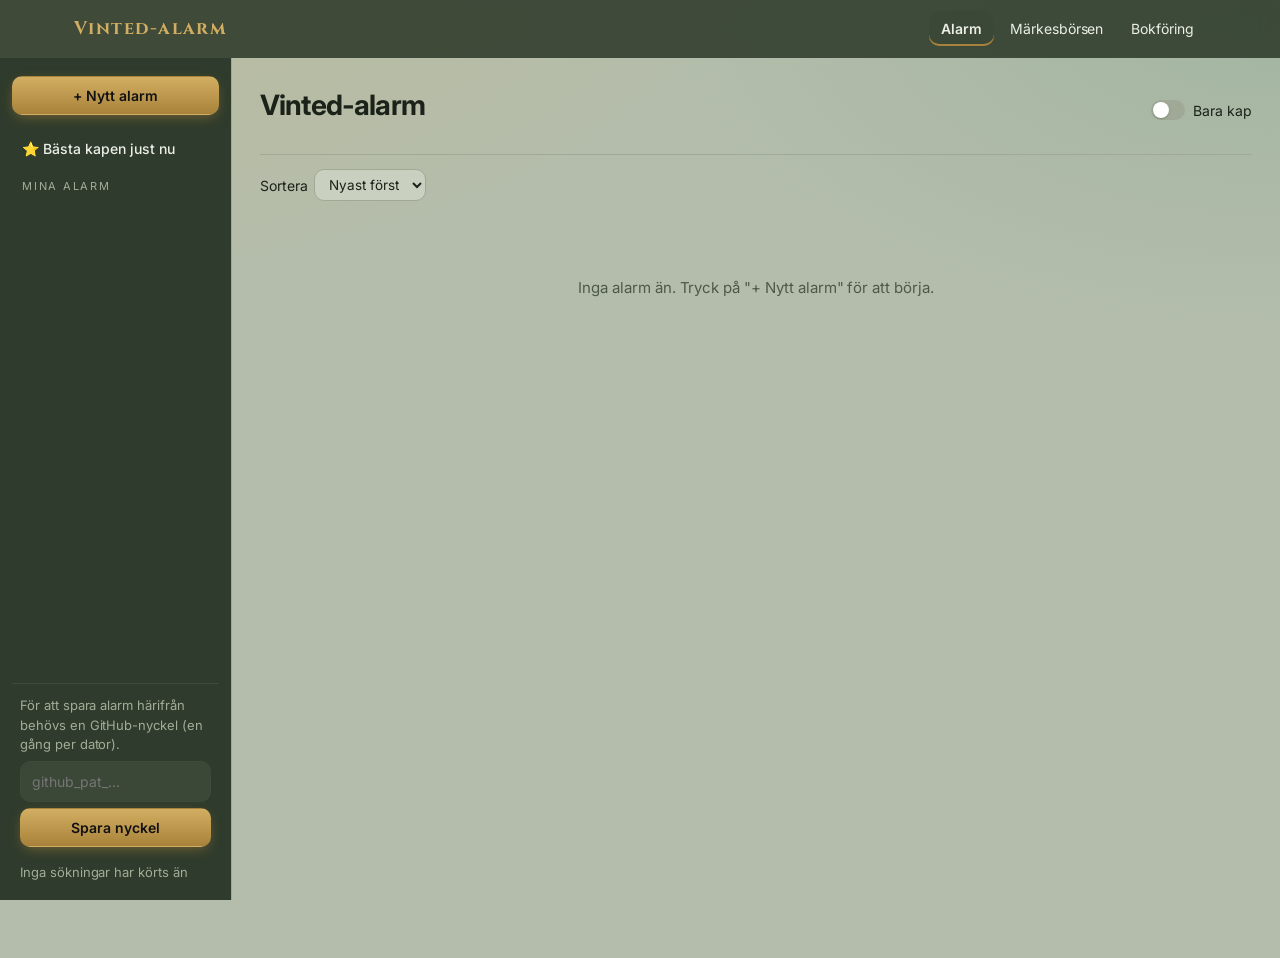
==== hemsida/index.html @ 90258e3b "Bildkollen gratis: CLIP körs direkt på GitHub Utan nyckel används nu den öppna bildmodellen CLIP (vi" ====
<!doctype html>
<html lang="sv">
<head>
<meta charset="utf-8">
<meta name="viewport" content="width=device-width, initial-scale=1">
<title>Vinted-alarm</title>
<link rel="preconnect" href="https://fonts.googleapis.com">
<link rel="preconnect" href="https://fonts.gstatic.com" crossorigin>
<link href="https://fonts.googleapis.com/css2?family=Cinzel:wght@600;700&family=Inter:wght@400;500;600;700&family=Playfair+Display:wght@600;700&display=swap" rel="stylesheet">
<style>
/* Svart och guld */
:root{
  color-scheme:light;
  --bg:#b4bdab;--kort:#d4dacc;--kort2:#c9d0c0;--text:#1b2219;--svag:#4d5946;--linje:#9fa995;
  --guld:#a8823a;--guldljus:#d2ae62;--guldtext:#75591f;
  --plus:#1d7a50;--minus:#b23b27;--kap:#b23b27;
  --meny:#2f3b2c;--menytext:#ecefe6;--menysvag:#a2ad98;--menylinje:#3e4b3a;--menyval:#3b4837;
  --skugga:0 1px 2px rgba(25,35,20,.08),0 4px 14px rgba(25,35,20,.08);
  --huvud:58px;
  --skugga2:0 2px 4px rgba(25,35,20,.10),0 12px 28px rgba(25,35,20,.16);
}
*{box-sizing:border-box}
body{margin:0;background:var(--bg);color:var(--text);font:15px/1.5 Inter,system-ui,-apple-system,Segoe UI,sans-serif;-webkit-font-smoothing:antialiased}
.layout{display:flex;min-height:100vh}


/* Meny */
aside{width:232px;flex:none;background:var(--meny);border-right:1px solid var(--linje);color:var(--menytext);display:flex;flex-direction:column;position:sticky;top:var(--huvud);height:calc(100vh - var(--huvud));padding:18px 12px}
.menytopp{display:flex;justify-content:space-between;align-items:flex-start;padding:2px 8px 18px}
.marke{display:flex;flex-direction:column;line-height:1.15}
.marke b{font-family:Cinzel,"Trajan Pro",Georgia,serif;font-size:19px;font-weight:700;letter-spacing:.08em;color:var(--guldljus)}
.marke span{font-size:11px;letter-spacing:.22em;text-transform:uppercase;color:var(--menysvag);margin-top:4px}
aside .ikon{color:var(--menytext)}
.nytt{width:100%;margin-bottom:14px}
.rubrikliten{font-size:11px;letter-spacing:.16em;text-transform:uppercase;color:var(--menysvag);padding:0 10px 6px}
#alarmlista{flex:1;overflow-y:auto;display:flex;flex-direction:column;gap:2px}
.menyval{display:flex;align-items:center;gap:8px;width:100%;text-align:left;border:0;background:none;color:var(--menytext);border-radius:10px;padding:9px 10px;font-size:14px;position:relative}
.menyval:hover{background:var(--menyval)}
.menyval.vald{background:var(--menyval);font-weight:600}
.menyval.vald::before{content:"";position:absolute;left:0;top:9px;bottom:9px;width:3px;border-radius:3px;background:var(--guld)}
.menyval .namn{flex:1;min-width:0;white-space:nowrap;overflow:hidden;text-overflow:ellipsis}
.menyval.av .namn{color:var(--menysvag)}
.menyval .antal{font-size:12px;color:var(--menysvag);margin:0;font-variant-numeric:tabular-nums}
.menyval .ny{background:var(--guld);color:#111;font-weight:700}
.menyfot{border-top:1px solid var(--menylinje);padding:12px 8px 0;display:flex;flex-direction:column;gap:8px}
.menyfot .svag{color:var(--menysvag)}
.menyfot input{width:100%;background:var(--menyval);border-color:var(--menylinje);color:var(--menytext)}
.ikon{border:0;background:none;font-size:20px;padding:2px 8px;line-height:1;box-shadow:none}
.baramobil{display:none}
.baramobil-flex{display:none}
#skugga{display:none}

/* Huvuddel */
main{flex:1;min-width:0;padding:0 28px 48px}
.topp{display:flex;flex-wrap:wrap;gap:14px;align-items:center;padding:26px 0 18px;margin-bottom:20px;border-bottom:1px solid var(--linje)}
h1{font-family:"Playfair Display",Georgia,serif;font-size:28px;font-weight:700;margin:0 0 8px;white-space:nowrap;overflow:hidden;text-overflow:ellipsis;letter-spacing:.005em}
.statistik{display:flex;flex-wrap:wrap;gap:8px}
.chip{display:inline-flex;align-items:center;gap:6px;background:var(--kort);border:1px solid var(--linje);border-radius:999px;padding:4px 11px;font-size:13px;color:var(--svag)}
.chip b{color:var(--text);font-weight:600}
.chip.guld{border-color:color-mix(in srgb,var(--guld) 45%,var(--linje));background:color-mix(in srgb,var(--guld) 10%,var(--kort))}
.chip.guld b{color:var(--guldtext)}
.prick{width:8px;height:8px;border-radius:50%;display:inline-block}
.svag{color:var(--svag);font-size:13px}
@media (max-width:760px){
  aside{position:fixed;left:0;top:0;height:100vh;z-index:20;transform:translateX(-100%);transition:transform .22s ease}
  body.menyoppen aside{transform:none;box-shadow:0 0 40px #0008}
  body.menyoppen #skugga{display:block;position:fixed;inset:0;background:#0006;z-index:10}
  .baramobil{display:inline-block}
  .baramobil-flex{display:flex}
  main{padding:0 16px 40px}
  .topp{padding-top:16px}
  h1{font-size:23px}
}

/* Knappar */
button,.knapp{font:inherit;font-size:14px;font-weight:500;border:1px solid var(--linje);background:var(--kort);color:var(--text);border-radius:10px;padding:8px 14px;cursor:pointer;transition:background .15s,border-color .15s,transform .1s}
button:hover{border-color:var(--guld)}
button:active{transform:translateY(1px)}
button.primar{background:linear-gradient(180deg,var(--guldljus),var(--guld));color:#111;border-color:transparent;font-weight:600}
button.primar:hover{filter:brightness(1.05)}
button.fara{color:var(--minus)}
button.fara:hover{border-color:var(--minus)}
.ny{background:var(--guld);color:#111;border-radius:999px;padding:0 7px;font-size:11px;font-weight:700;margin-left:6px}
.rad{display:flex;gap:10px;align-items:center;flex-wrap:wrap;margin:8px 0 16px}
.vaxla{display:inline-flex;align-items:center;gap:8px;font-size:14px;color:var(--text);cursor:pointer;flex-direction:row}
.vaxla input{appearance:none;width:34px;height:20px;border-radius:999px;background:var(--linje);position:relative;cursor:pointer;margin:0;padding:0;border:0;transition:background .15s}
.vaxla input::after{content:"";position:absolute;top:2px;left:2px;width:16px;height:16px;border-radius:50%;background:#fff;transition:left .15s;box-shadow:0 1px 2px #0003}
.vaxla input:checked{background:var(--guld)}
.vaxla input:checked::after{left:16px}

/* Annonser */
.galler{display:grid;grid-template-columns:repeat(auto-fill,minmax(190px,1fr));gap:18px}
.annons{background:var(--kort);border:1px solid var(--linje);border-radius:14px;overflow:hidden;text-decoration:none;color:inherit;display:flex;flex-direction:column;position:relative;box-shadow:var(--skugga);transition:transform .18s ease,box-shadow .18s ease,border-color .18s}
.annons:hover{transform:translateY(-3px);box-shadow:var(--skugga2);border-color:color-mix(in srgb,var(--guld) 40%,var(--linje))}
.bildram{overflow:hidden;background:var(--kort2)}
.annons img{width:100%;aspect-ratio:3/4;object-fit:cover;display:block;transition:transform .35s ease}
.annons:hover img{transform:scale(1.04)}
.annons .info{padding:11px 12px 13px;display:flex;flex-direction:column;gap:3px}
.prisrad{display:flex;align-items:baseline;justify-content:space-between;gap:6px}
.pris{font-weight:700;font-size:19px;letter-spacing:-.01em}
.titel{white-space:nowrap;overflow:hidden;text-overflow:ellipsis;font-size:14px}
.kapmark{position:absolute;top:10px;left:10px;background:linear-gradient(180deg,var(--guldljus),var(--guld));color:#111;font-weight:700;font-size:12px;letter-spacing:.04em;border-radius:999px;padding:3px 10px;box-shadow:0 2px 8px #0003;z-index:1}
.nymark{position:absolute;top:10px;right:10px;background:#111;color:var(--guldljus);font-size:11px;font-weight:600;letter-spacing:.06em;text-transform:uppercase;border-radius:999px;padding:3px 9px;z-index:1}
.vinst{display:inline-flex;align-self:flex-start;align-items:center;gap:4px;font-weight:600;font-size:12.5px;border-radius:999px;padding:2px 9px;margin:3px 0 2px;color:var(--plus);background:color-mix(in srgb,var(--plus) 12%,transparent)}
.vinst.minus{color:var(--minus);background:color-mix(in srgb,var(--minus) 12%,transparent)}
.tom{grid-column:1/-1;padding:60px 0;text-align:center;color:var(--svag)}
.dolj{position:absolute;right:8px;bottom:8px;width:28px;height:28px;padding:0;border-radius:50%;font-size:15px;line-height:1;background:color-mix(in srgb,var(--kort) 85%,transparent);color:var(--svag);z-index:1;opacity:0;transition:opacity .15s}
.annons:hover .dolj,.annons:focus-within .dolj{opacity:1}
@media (hover:none){.dolj{opacity:1}}
.annons.dold{opacity:.45}
.alarmnamn{font-size:12px;font-weight:600;color:var(--guldtext);white-space:nowrap;overflow:hidden;text-overflow:ellipsis}
.verktyg{display:flex;flex-wrap:wrap;gap:10px;align-items:center;margin:-6px 0 16px}
.verktyg select{padding:6px 10px;font-size:13.5px}
.lankknapp{border:0;background:none;padding:0;color:var(--guldtext);text-decoration:underline;font-size:13px;cursor:pointer;box-shadow:none}
.basta{margin-bottom:10px}

/* Formulär */
dialog{border:1px solid var(--linje);border-radius:18px;background:var(--kort);color:var(--text);max-width:760px;width:calc(100% - 24px);padding:26px 26px 22px;box-shadow:var(--skugga2)}
dialog::backdrop{background:#000a;backdrop-filter:blur(3px)}
dialog h2{font-family:"Playfair Display",Georgia,serif;font-size:24px}
form{display:grid;grid-template-columns:repeat(auto-fill,minmax(220px,1fr));gap:14px}
label{display:flex;flex-direction:column;gap:5px;font-size:13px;color:var(--svag)}
input,select{font:inherit;font-size:14px;padding:9px 11px;border-radius:10px;border:1px solid var(--linje);background:var(--kort2);color:var(--text)}
input:focus,select:focus{outline:2px solid color-mix(in srgb,var(--guld) 55%,transparent);outline-offset:1px;border-color:var(--guld)}
.bred{grid-column:1/-1}
.val{display:flex;gap:6px;flex-wrap:wrap}
.val label{flex-direction:row;align-items:center;gap:7px;border:1px solid var(--linje);border-radius:999px;padding:6px 13px;color:var(--text);cursor:pointer;background:var(--kort2);font-size:13.5px;transition:background .12s,border-color .12s}
.val label:hover{border-color:var(--guld)}
.val label:has(input:checked){background:#141414;color:var(--guldljus);border-color:#141414}
.val input{position:absolute;opacity:0;pointer-events:none}
.farg{width:14px;height:14px;border-radius:50%;border:1px solid #0002;display:inline-block;flex:none}
.val label:has(input:checked) .farg{box-shadow:0 0 0 2px var(--guldljus)}
h3{font-size:12px;letter-spacing:.16em;text-transform:uppercase;color:var(--guldtext);margin:14px 0 -2px;padding-top:16px;border-top:1px solid var(--linje)}
.falt{font-size:13.5px;color:var(--text);font-weight:600;margin-bottom:7px}
.hjalp{font-size:12px;color:var(--svag);margin-top:6px}
.grupp{margin-bottom:12px}
.taggar .ruta{display:flex;flex-wrap:wrap;gap:6px;align-items:center;border:1px solid var(--linje);border-radius:10px;background:var(--kort2);padding:6px}
.taggar .ruta:focus-within{border-color:var(--guld)}
.taggar .ruta input{border:0;background:transparent;flex:1;min-width:120px;padding:4px}
.taggar .ruta input:focus{outline:none}
.tagg{display:inline-flex;align-items:center;gap:4px;background:#141414;color:var(--guldljus);border-radius:8px;padding:3px 4px 3px 10px;font-size:13.5px}
.tagg button{border:0;background:none;padding:0 5px;color:inherit;opacity:.7;font-size:15px;line-height:1}
.forslag{display:flex;flex-wrap:wrap;gap:6px;margin-top:7px}
.forslag button{border-radius:999px;padding:3px 11px;font-size:12.5px;color:var(--svag);background:transparent}
.medd{padding:10px 12px;border-radius:10px;background:var(--kort2);margin:10px 0}
@media (max-width:760px){
  .galler{grid-template-columns:repeat(2,minmax(0,1fr));gap:12px}
  .annons .info{padding:9px 10px 11px}
  .pris{font-size:17px}
}
</style>
<link rel="stylesheet" href="stil.css">
</head>
<body>
<header>
  <div class="headin">
    <a class="logga" href="index.html">Vinted-alarm</a>
    <nav class="flikar"><a href="index.html" class="vald">Alarm</a><a href="bors.html">Märkesbörsen</a><a href="bokforing.html">Bokföring</a></nav>
  </div>
</header>
<div class="layout">
<aside id="meny">
  <div class="menytopp baramobil-flex"><div></div><button id="stangMeny" class="baramobil ikon" aria-label="Stäng menyn">×</button></div>
  <button class="primar nytt" id="nyttAlarm">+ Nytt alarm</button>
  <button class="menyval basta" data-n="__basta"><span class="namn">⭐ Bästa kapen just nu</span><span class="antal" id="bastaAntal"></span></button>
  <div class="rubrikliten">Mina alarm</div>
  <nav id="alarmlista"></nav>
  <div class="menyfot">
    <div id="nyckelruta" hidden>
      <div class="svag" style="margin-bottom:6px">För att spara alarm härifrån behövs en GitHub-nyckel (en gång per dator).</div>
      <input id="nyckel" type="password" placeholder="github_pat_...">
      <button class="primar" id="sparaNyckel" style="margin-top:6px;width:100%">Spara nyckel</button>
    </div>
    <div id="status" class="svag"></div>
    <div class="svag" id="uppdaterad"></div>
  </div>
</aside>
<div id="skugga"></div>
<main>
  <div class="topp">
    <button id="oppnaMeny" class="baramobil ikon" aria-label="Visa alarmen">☰</button>
    <div style="min-width:0"><h1 id="rubrik">Vinted-alarm</h1><p class="forklara" id="sidtext" style="margin:0 0 10px"></p><div class="statistik" id="vanligt"></div></div>
    <div class="rad" style="margin:0 0 0 auto">
      <label class="vaxla"><input type="checkbox" id="baraKap"> Bara kap</label>
      <button id="andra" hidden>Ändra</button>
      <button class="fara" id="tabort" hidden>Ta bort</button>
    </div>
  </div>
  <div class="verktyg">
    <label class="vaxla" style="gap:6px">Sortera <select id="sortering"><option value="nyast">Nyast först</option><option value="vinst">Mest vinst</option><option value="pris">Lägst pris</option></select></label>
    <span class="svag" id="doldainfo"></span>
  </div>
  <div class="galler" id="galler"></div>
</main>
</div>

<dialog id="dialog">
  <h2 id="dialogtitel" style="margin-top:0">Nytt alarm</h2>
  <form id="formular" method="dialog">
    <label class="bred">Namn<input name="namn" required placeholder="Nudie jeans under 200 kr"></label>

    <h3 class="bred">Vad letar du efter?</h3>
    <div class="bred"><div class="falt">Sökord</div><div class="taggar" id="t-sokord"></div>
      <div class="hjalp">Ett av orden i sökningen räcker för att larma dig. Skriv och tryck Enter.</div></div>
    <div class="bred"><div class="falt">Måste stå i titeln</div><div class="taggar" id="t-maste"></div>
      <div class="hjalp">För en viss modell, t.ex. "regular alf". Alla ord måste finnas i annonsens titel. Har du flera räcker en av dem.</div></div>
    <div class="bred"><div class="falt">Märken</div><div class="taggar" id="t-marke"></div>
      <div class="hjalp">Lägg till flera för att bevaka dem samtidigt. Tomt = alla märken.</div></div>
    <div class="bred"><div class="falt">Ta bort annonser med de här orden</div><div class="taggar" id="t-uteslut"></div>
      <div class="hjalp">Finns ordet i titeln sorteras annonsen bort.</div></div>
    <label class="bred">…eller klistra in en sök-länk från Vinted (valfritt)<input name="url" placeholder="https://www.vinted.se/catalog?..."></label>

    <h3 class="bred">Vem och var</h3>
    <div class="bred"><div class="falt">Herr eller dam</div><div class="val" id="konrutor"></div></div>
    <div class="bred"><div class="falt">Kategori <span class="svag">(inget valt = allt)</span></div><div class="val" id="kategorirutor"></div></div>
    <div class="bred"><div class="falt">Säljaren ska bo i <span class="svag">(inget valt = alla länder du kan köpa från)</span></div><div class="val" id="landrutor"></div></div>
    <div class="bred" hidden><div class="falt">Sökord utomlands <span class="svag">(valfritt)</span></div><div class="taggar" id="t-sokord_utland"></div>
      <div class="hjalp">T.ex. franska eller italienska ord. Tomt = samma sökord som ovan.</div></div>

    <h3 class="bred">Storlek, färg och skick</h3>
    <div class="bred" id="storleksgrupper"></div>
    <div class="bred"><div class="falt">Annan storlek</div><div class="taggar" id="t-storlek"></div></div>
    <div class="bred"><div class="falt">Färg <span class="svag">(inget valt = alla)</span></div><div class="val" id="fargrutor"></div></div>
    <div class="bred"><div class="falt">Skick <span class="svag">(inget valt = alla)</span></div><div class="val" id="skickrutor"></div></div>

    <h3 class="bred">Pris och vinst</h3>
    <label>Maxpris (kr)<input name="maxpris" type="number" min="0"></label>
    <label>Minpris (kr)<input name="minpris" type="number" min="0"></label>
    <label>Kap-pris: notis om priset är högst (kr)<input name="kappris" type="number" min="0" placeholder="tomt = halva vanliga priset"></label>
    <label>Frakt när du köper (kr)<input name="frakt" type="number" min="0" placeholder="60"></label>
    <label hidden>Köptjänst + frakt hem, utlandsköp (kr)<input name="utlandskostnad" type="number" min="0" placeholder="400"></label>
    <label>Hoppa över säljare med betyg under<select name="min_betyg"><option value="4.5">4,5 stjärnor</option><option value="4">4 stjärnor</option><option value="3.5">3,5 stjärnor</option><option value="0">Hoppa inte över någon</option></select></label>

    <h3 class="bred">Notiser</h3>
    <label>Telegram-notiser<select name="telegram"><option value="kap">Bara kap</option><option value="alla">Alla nya träffar</option><option value="av">Inga</option></select></label>
    <label style="flex-direction:row;align-items:center;gap:6px;color:var(--text)"><input type="checkbox" name="aktiv" checked> Alarmet är på</label>
    <div class="bred rad" style="justify-content:flex-end;margin:0">
      <button type="button" id="avbryt">Avbryt</button>
      <button class="primar" type="submit">Spara</button>
    </div>
  </form>
</dialog>

<script>
const KON = {"": "Alla", herr: "Herr", dam: "Dam"};
const KATEGORIER = {herr: {klader:"Kläder", skor:"Skor", accessoarer:"Accessoarer"}, dam: {klader:"Kläder", skor:"Skor", vaskor:"Väskor", accessoarer:"Accessoarer"}};
// Bara länderna du kan köpa från med ett svenskt Vinted-konto. Boten kan även söka i FR, IT, ES och DE (se LASMIG.md).
const LANDER = {SE:"🇸🇪 Sverige", DK:"🇩🇰 Danmark", FI:"🇫🇮 Finland", PL:"🇵🇱 Polen"};
const FLAGGA = {SE:"🇸🇪", DK:"🇩🇰", FI:"🇫🇮", PL:"🇵🇱", FR:"🇫🇷", IT:"🇮🇹", ES:"🇪🇸", DE:"🇩🇪", BE:"🇧🇪", NL:"🇳🇱", AT:"🇦🇹", PT:"🇵🇹", LU:"🇱🇺"};
const STORLEKAR = {
  "Tröjor, skjortor och jackor": ["XXS","XS","S","M","L","XL","XXL","XXXL"],
  "Jeans och byxor": ["W26","W27","W28","W29","W30","W31","W32","W33","W34","W36","W38","W40"],
  "Skor": ["38","39","40","41","42","43","44","45","46"],
};
const ALLA_STORLEKAR = Object.values(STORLEKAR).flat();
const FORSLAG = {
  sokord: ["vintage","jeans","skjorta","hoodie","jacka","stickad tröja","oxford","raw denim"],
  marke: ["Ralph Lauren","Nudie Jeans","Stone Island","Carhartt","Levi's","Acne Studios","Our Legacy","Arc'teryx","Moncler","Louis Vuitton"],
  uteslut: ["fake","replica","inspired","defekt","trasig","fläck","barn","dam"],
  storlek: [],
  maste: [],
  sokord_utland: ["veste cirée","giacca cerata","veste","giacca","pull","maglione","cardigan","overshirt"],
};
const FARGER = {Svart:"#000000","Grå":"#919191",Vit:"#ffffff","Crèmefärgad":"#f8f8e1",Beige:"#f4e0c8",Aprikos:"#ffcc98",Orange:"#ffa500",Korall:"#fe7f5d","Röd":"#cc3300","Vinröd":"#ae2e3d",Rosa:"#ff0080",Ros:"#ffccca",Lila:"#800080",Syrenlila:"#d297d2","Ljusblå":"#89cff0","Blå":"#007bc4","Marinblå":"#35358d",Turkos:"#b7dee8",Mint:"#a2ffbc","Grön":"#369a3d","Mörkgrön":"#356639",Khaki:"#86814a",Brun:"#663300",Senapsgul:"#e5b539",Gul:"#fff200",Silver:"#dddddd",Guld:"#be9927","Flerfärgad":"conic-gradient(#e53935,#fdd835,#43a047,#1e88e5,#8e24aa,#e53935)",Genomskinlig:"repeating-conic-gradient(#ddd 0 25%,#fff 0 50%) 0 0/7px 7px"};
const SKICK = ["Ny med prislapp","Ny utan prislapp","Mycket bra","Bra","Tillfredsställande"];
const ago = location.hostname.endsWith("github.io") ? location.hostname.split(".")[0] : "";
const REPO = ago + "/" + (location.pathname.split("/")[1] || "vinted-bot");
const FIL = "sokningar.json";
const $ = id => document.getElementById(id);
const las = (k, std) => { try { return JSON.parse(localStorage.getItem(k)) ?? std } catch { return std } };
const skriv = (k, v) => { try { localStorage.setItem(k, JSON.stringify(v)) } catch {} };

const BASTA = "__basta";  // vyn med de bästa kapen från alla alarm
let traffar = {}, alarm = [], vald = las("vald", null), sett = las("sett", {});
let dolda = new Set(las("dolda", [])), visaDolda = false;
let redigerar = -1;

function esc(t){ return String(t ?? "").replace(/[&<>"']/g, c => ({"&":"&amp;","<":"&lt;",">":"&gt;",'"':"&quot;","'":"&#39;"}[c])) }
function namnPa(a){ return a.namn || [].concat(a.sokord || []).join(", ") || "sökning" }
function tid(iso){ const d = new Date(iso); return isNaN(d) ? "" : d.toLocaleString("sv-SE",{day:"numeric",month:"short",hour:"2-digit",minute:"2-digit"}) }

async function hamta(){
  const [t, s] = await Promise.all([
    fetch("traffar.json", {cache:"no-store"}).then(r => r.ok ? r.json() : {}).catch(() => ({})),
    hamtaAlarm()
  ]);
  traffar = t; alarm = s;
  const tider = Object.values(traffar).map(x => x.uppdaterad).filter(Boolean).sort();
  $("uppdaterad").textContent = tider.length ? "Senast sökt " + tid(tider.at(-1)) + " · uppdateras var 5:e minut" : "Inga sökningar har körts än";
  // Länk från märkesbörsen, t.ex. index.html#Nudie%20Jeans, öppnar det alarmet.
  const fran = decodeURIComponent(location.hash.slice(1));
  let mall = null;
  if (fran.startsWith("nytt=")) { try { mall = JSON.parse(fran.slice(5)); } catch (e) {} history.replaceState(null, "", location.pathname); }
  else if (fran && alarmNamn().includes(fran)) { vald = fran; history.replaceState(null, "", location.pathname); }
  if (vald !== BASTA && (!vald || !alarmNamn().includes(vald))) vald = alarmNamn()[0] || null;
  rita();
  // Länk från märkesbörsen med ett förifyllt alarm, t.ex. index.html#nytt={"marke":"GANT",...}
  if (mall && !$("dialog").open) oppna(-1, mall);
}

async function hamtaAlarm(){
  const nyckel = las("nyckel", "");
  if (nyckel && ago) {
    try {
      const r = await gh("GET", `/repos/${REPO}/contents/${FIL}`);
      return JSON.parse(avkoda(r.content));
    } catch (e) {}
  }
  return fetch(FIL, {cache:"no-store"}).then(r => r.ok ? r.json() : []).catch(() => []);
}

function alarmNamn(){
  // Alarmen i den ordning du lagt dem (eller träfflistorna om alarmen inte gick att läsa).
  return alarm.length ? alarm.map(namnPa) : Object.keys(traffar);
}
const valtAlarmIndex = () => alarm.findIndex(a => namnPa(a) === vald);

const PRICK = {"hög": "var(--plus)", "medel": "var(--guld)", "låg": "var(--svag)"};

// Alla kap och träffar med vinst från alla alarm, för vyn "Bästa kapen".
function bastaKapen(){
  return alarmNamn().filter(n => { const a = alarm.find(x => namnPa(x) === n); return !a || a.aktiv !== false; })
    .flatMap(n => ((traffar[n] || {}).annonser || []).map(a => ({...a, alarm: n})))
    // Bara riktiga kap: under vanligt pris, eller minst 100 kr i vinst. De 60 bästa räcker.
    .filter(a => a.kap || (a.vinst != null && a.vinst >= 100))
    .sort((a, b) => (b.vinst ?? 0) - (a.vinst ?? 0)).slice(0, 60);
}

function sortera(lista){
  const s = $("sortering").value;
  if (s === "vinst") return [...lista].sort((a, b) => (b.vinst ?? -Infinity) - (a.vinst ?? -Infinity));
  if (s === "pris") return [...lista].sort((a, b) => ((a.pris_totalt || a.pris) + (a.utlandskostnad || 0)) - ((b.pris_totalt || b.pris) + (b.utlandskostnad || 0)));
  return [...lista].sort((a, b) => (b.hittad || "").localeCompare(a.hittad || ""));
}

function kortet(a, forra){
  const id = String(a.id), dold = dolda.has(id);
  return `
    <a class="annons ${dold ? "dold" : ""}" href="${esc(a.lank)}" target="_blank" rel="noopener">
      ${a.kap ? `<span class="kapmark">KAP</span>` : ""}
      ${forra && a.hittad > forra ? `<span class="nymark">Ny</span>` : ""}
      <div class="bildram"><img src="${esc(a.bild)}" alt="" loading="lazy" referrerpolicy="no-referrer"></div>
      <button class="dolj" data-id="${esc(id)}" title="${dold ? "Visa igen" : "Dölj annonsen"}" aria-label="${dold ? "Visa igen" : "Dölj annonsen"}">${dold ? "↺" : "×"}</button>
      <div class="info">
        ${a.alarm ? `<div class="alarmnamn">${esc(a.alarm)}</div>` : ""}
        <div class="pris">${a.utland ? `${Math.round(a.pris_eur)} € <span class="svag">(ca ${Math.round((a.pris_totalt || a.pris) + a.utlandskostnad)} kr hemma)</span>` : `${Math.round(a.pris)} kr`}</div>
        <div class="titel">${esc(a.titel)}</div>
        ${a.vinst != null ? `<div class="vinst ${a.vinst < 0 ? "minus" : ""}">${a.vinst >= 0 ? "+" : "−"}${Math.abs(Math.round(a.vinst))} kr ${a.vinst >= 0 ? "vinst" : "förlust"}</div><div class="svag">om du säljer för ca ${Math.round(a.saljpris)} kr</div>` : ""}
        <div class="svag">${esc([a.storlek, a.skick].filter(Boolean).join(" · "))}${a.saljare ? ` · ${FLAGGA[a.saljare.land] || ""} ${a.saljare.omdomen ? "⭐ " + a.saljare.betyg.toFixed(1) : "ny säljare"}` : ""}</div>
        <div class="svag">${tid(a.hittad)}</div>
      </div>
    </a>`;
}

function rita(){
  ritaAlarm();
  const i = valtAlarmIndex(), basta = vald === BASTA;
  // "Bästa kapen" har en egen sortering, med mest vinst först från början.
  $("sortering").value = basta ? las("sortering-basta", "vinst") : las("sortering", "nyast");
  $("andra").hidden = $("tabort").hidden = i < 0;
  $("rubrik").textContent = basta ? "Bästa kapen just nu" : (vald || "Vinted-alarm");
  document.title = basta ? "Bästa kapen" : (vald || "Vinted-alarm");
  $("sidtext").textContent = basta ? "De bästa fynden från alla dina alarm. Vinsten är vad du kan tjäna om du säljer vidare på Vinted."
    : vald ? "Nya annonser som passar alarmet. KAP betyder att priset är så lågt att du kan tjäna pengar på det." : "";
  if (!vald) { $("galler").innerHTML = `<div class="tom">Inga alarm än. Tryck på "+ Nytt alarm" för att börja.</div>`; $("vanligt").innerHTML = ""; $("doldainfo").textContent = ""; return; }
  const data = basta ? {annonser: bastaKapen()} : traffar[vald];
  if (!data) { $("galler").innerHTML = `<div class="tom">Här dyker träffarna upp efter nästa sökning (inom några minuter).</div>`; $("vanligt").innerHTML = ""; $("doldainfo").textContent = ""; return; }
  const allaAnnonser = data.annonser || [];
  if (basta) {
    const kap = allaAnnonser.filter(a => a.kap).length, vinst = allaAnnonser.reduce((s, a) => s + Math.max(0, a.vinst || 0), 0);
    $("vanligt").innerHTML = [
      `<span class="chip guld"><b>${kap}</b> kap</span>`,
      `<span class="chip"><b>${allaAnnonser.length}</b> fynd med vinst</span>`,
      vinst ? `<span class="chip">Möjlig vinst ca <b>${(Math.round(vinst / 10) * 10).toLocaleString("sv-SE")} kr</b></span>` : "",
    ].join("");
  } else {
    $("vanligt").innerHTML = [
      data.saljpris ? `<span class="chip guld">Sälj för ca <b>${Math.round(data.saljpris / 10) * 10} kr</b></span>` : "",
      data.vanligt_pris ? `<span class="chip">Brukar kosta ca <b>${Math.round(data.vanligt_pris)} kr</b></span>` : "",
      data.efterfragan ? `<span class="chip"><span class="prick" style="background:${PRICK[data.efterfragan] || "var(--svag)"}"></span>Efterfrågan <b>${esc(data.efterfragan)}</b></span>` : "",
      `<span class="chip"><b>${allaAnnonser.length}</b> träffar</span>`,
    ].join("");
  }
  let lista = allaAnnonser;
  if ($("baraKap").checked) lista = lista.filter(a => a.kap);
  const antalDolda = lista.filter(a => dolda.has(String(a.id))).length;
  if (!visaDolda) lista = lista.filter(a => !dolda.has(String(a.id)));
  lista = sortera(lista);
  $("doldainfo").innerHTML = antalDolda ? `${antalDolda} dolda · <button class="lankknapp" id="visaDolda">${visaDolda ? "göm dem" : "visa dem"}</button>` : "";
  if ($("visaDolda")) $("visaDolda").onclick = () => { visaDolda = !visaDolda; rita(); };
  const forra = basta ? "" : (sett[vald] || "");
  $("galler").innerHTML = lista.length ? lista.map(a => kortet(a, forra)).join("")
    : `<div class="tom">${basta ? "Inga kap med vinst just nu. De dyker upp här så fort något alarm hittar ett." : "Inga träffar här än."}</div>`;
}

$("galler").onclick = e => {
  const b = e.target.closest(".dolj"); if (!b) return;
  e.preventDefault(); e.stopPropagation();
  const id = b.dataset.id;
  if (dolda.has(id)) dolda.delete(id); else dolda.add(id);
  skriv("dolda", [...dolda].slice(-3000));
  rita();
};
$("sortering").onchange = () => { skriv(vald === BASTA ? "sortering-basta" : "sortering", $("sortering").value); rita(); };

function markeraSett(){ if (vald && vald !== BASTA && traffar[vald]) { sett[vald] = traffar[vald].uppdaterad; skriv("sett", sett); } }
addEventListener("beforeunload", markeraSett);
$("baraKap").onchange = rita;

function ritaAlarm(){
  $("alarmlista").innerHTML = alarmNamn().map(n => {
    const a = alarm.find(x => namnPa(x) === n), lista = (traffar[n] || {}).annonser || [];
    const nya = sett[n] ? lista.filter(x => x.hittad > sett[n]).length : 0;
    return `<button class="menyval ${n === vald ? "vald" : ""} ${a && a.aktiv === false ? "av" : ""}" data-n="${esc(n)}" title="${esc(n)}">
      <span class="namn">${esc(n)}</span>${nya ? `<span class="ny">${nya}</span>` : `<span class="antal">${a && a.aktiv === false ? "av" : lista.length}</span>`}</button>`;
  }).join("");
  $("bastaAntal").textContent = bastaKapen().length || "";
  document.querySelector(".basta").classList.toggle("vald", vald === BASTA);
  document.querySelectorAll(".menyval").forEach(b => b.onclick = () => { markeraSett(); vald = b.dataset.n; skriv("vald", vald); document.body.classList.remove("menyoppen"); rita(); scrollTo(0, 0); });
  $("nyckelruta").hidden = !!las("nyckel", "");
}

$("andra").onclick = () => { const i = valtAlarmIndex(); if (i >= 0) oppna(i); };
$("tabort").onclick = async () => {
  const i = valtAlarmIndex(); if (i < 0 || !confirm("Ta bort " + vald + "?")) return;
  redigerar = -2;
  await spara(alarm.filter((_, j) => j !== i));
};
$("oppnaMeny").onclick = () => document.body.classList.add("menyoppen");
$("stangMeny").onclick = $("skugga").onclick = () => document.body.classList.remove("menyoppen");
$("sparaNyckel").onclick = () => { skriv("nyckel", $("nyckel").value.trim()); $("nyckel").value = ""; ritaAlarm(); status("Nyckeln är sparad i den här webbläsaren."); };
$("nyttAlarm").onclick = () => oppna(-1);
$("avbryt").onclick = () => $("dialog").close();
$("fargrutor").innerHTML = Object.entries(FARGER).map(([n, f]) => `<label><input type="checkbox" value="${n}"><span class="farg" style="background:${f}"></span>${n}</label>`).join("");
$("skickrutor").innerHTML = SKICK.map(s => `<label><input type="checkbox" value="${s}"> ${s}</label>`).join("");
$("storleksgrupper").innerHTML = Object.entries(STORLEKAR).map(([rubrik, lista]) => `<div class="grupp"><div class="falt">${rubrik}</div><div class="val">${lista.map(v => `<label><input type="checkbox" value="${v}"> ${v}</label>`).join("")}</div></div>`).join("");

// Taggfält: skriv och tryck Enter (eller komma), ta bort med ×, klicka på + för förslag.
const taggar = {};
function taggfalt(namn, platshallare){
  const ruta = $("t-" + namn);
  ruta.innerHTML = `<div class="ruta"><input placeholder="${platshallare}"></div><div class="forslag"></div>`;
  const inp = ruta.querySelector("input");
  const lagg = v => { v = v.trim(); if (v && !taggar[namn].some(x => x.toLowerCase() === v.toLowerCase())) taggar[namn].push(v); ritaTaggar(namn); };
  inp.onkeydown = e => {
    if (e.key === "Enter" || e.key === ",") { e.preventDefault(); lagg(inp.value); inp.value = ""; }
    else if (e.key === "Backspace" && !inp.value && taggar[namn].length) { taggar[namn].pop(); ritaTaggar(namn); }
  };
  inp.onblur = () => { if (inp.value.trim()) { lagg(inp.value); inp.value = ""; } };
  ruta.onclick = e => {
    const b = e.target.closest("button"); if (!b) { if (e.target.classList.contains("ruta")) inp.focus(); return; }
    if (b.dataset.bort != null) taggar[namn].splice(+b.dataset.bort, 1);
    if (b.dataset.lagg != null) taggar[namn].push(b.dataset.lagg);
    ritaTaggar(namn);
  };
}
function ritaTaggar(namn){
  const ruta = $("t-" + namn), inp = ruta.querySelector("input");
  ruta.querySelectorAll(".tagg").forEach(t => t.remove());
  inp.insertAdjacentHTML("beforebegin", taggar[namn].map((v, i) => `<span class="tagg">${esc(v)}<button type="button" data-bort="${i}" aria-label="Ta bort ${esc(v)}">×</button></span>`).join(""));
  const valda = taggar[namn].map(v => v.toLowerCase());
  ruta.querySelector(".forslag").innerHTML = FORSLAG[namn].filter(v => !valda.includes(v.toLowerCase())).map(v => `<button type="button" data-lagg="${esc(v)}">+ ${esc(v)}</button>`).join("");
}
taggfalt("sokord", "t.ex. nudie jeans");
taggfalt("marke", "t.ex. Ralph Lauren");
taggfalt("maste", "t.ex. regular alf");
taggfalt("sokord_utland", "t.ex. veste cirée");
taggfalt("uteslut", "t.ex. t-shirt");
taggfalt("storlek", "t.ex. 48 eller W30/L32");
const somLista = v => Array.isArray(v) ? v : (v ? [v] : []);
$("konrutor").innerHTML = Object.entries(KON).map(([k, t]) => `<label><input type="radio" name="kon" value="${k}"> ${t}</label>`).join("");
$("landrutor").innerHTML = Object.entries(LANDER).map(([k, t]) => `<label><input type="checkbox" value="${k}"> ${t}</label>`).join("");
const valdKon = () => ($("konrutor").querySelector("input:checked") || {}).value || "";
function ritaKategorier(valda){
  const kat = KATEGORIER[valdKon()];
  $("kategorirutor").innerHTML = kat ? Object.entries(kat).map(([k, t]) => `<label><input type="checkbox" value="${k}" ${valda.includes(k) ? "checked" : ""}> ${t}</label>`).join("") : `<span class="svag">Välj herr eller dam först.</span>`;
}
$("konrutor").onchange = () => ritaKategorier([...$("kategorirutor").querySelectorAll("input:checked")].map(c => c.value));

function oppna(i, mall){
  redigerar = i;
  const a = i >= 0 ? alarm[i] : {telegram: "kap", lander: Object.keys(LANDER), ...(mall || {})};
  const f = $("formular");
  $("dialogtitel").textContent = i >= 0 ? "Ändra alarm" : "Nytt alarm";
  for (const k of ["namn","url","maxpris","minpris","kappris","frakt","utlandskostnad"]) f[k].value = a[k] ?? "";
  const storlekar = a.storlekar || [];
  $("storleksgrupper").querySelectorAll("input").forEach(c => c.checked = storlekar.some(v => v.toLowerCase() === c.value.toLowerCase()));
  taggar.sokord = somLista(a.sokord).slice(); taggar.marke = somLista(a.marke).slice(); taggar.uteslut = (a.uteslut || []).slice(); taggar.maste = (a.maste || []).slice(); taggar.sokord_utland = somLista(a.sokord_utland).slice();
  taggar.storlek = storlekar.filter(v => !ALLA_STORLEKAR.some(x => x.toLowerCase() === v.toLowerCase()));
  ["sokord","marke","uteslut","storlek","maste","sokord_utland"].forEach(ritaTaggar);
  f.min_betyg.value = String(a.min_betyg ?? 4.5);
  $("konrutor").querySelectorAll("input").forEach(c => c.checked = c.value === (a.kon || ""));
  ritaKategorier(a.kategorier || []);
  $("landrutor").querySelectorAll("input").forEach(c => c.checked = (a.lander || []).includes(c.value));
  f.telegram.value = a.telegram || "kap";
  f.aktiv.checked = a.aktiv !== false;
  $("skickrutor").querySelectorAll("input").forEach(c => c.checked = (a.skick || []).includes(c.value));
  $("fargrutor").querySelectorAll("input").forEach(c => c.checked = [].concat(a.farger || []).includes(c.value));
  $("dialog").showModal();
}

$("formular").onsubmit = async e => {
  e.preventDefault();
  const f = e.target, enEllerLista = l => l.length === 1 ? l[0] : l;
  // Text som skrivits men inte bekräftats med Enter tas också med.
  document.querySelectorAll(".taggar input").forEach(i => i.blur());
  if (!taggar.sokord.length && !taggar.marke.length && !f.url.value.trim()) { alert("Lägg till ett sökord eller märke, eller klistra in en Vinted-länk."); return; }
  const a = { namn: f.namn.value.trim() };
  if (f.url.value.trim()) a.url = f.url.value.trim(); else a.sokord = enEllerLista(taggar.sokord);
  for (const k of ["maxpris","minpris","kappris","frakt","utlandskostnad"]) if (f[k].value) a[k] = Number(f[k].value);
  a.min_betyg = Number(f.min_betyg.value);
  if (valdKon()) { a.kon = valdKon(); a.kategorier = [...$("kategorirutor").querySelectorAll("input:checked")].map(c => c.value); }
  a.lander = [...$("landrutor").querySelectorAll("input:checked")].map(c => c.value);
  if (taggar.marke.length) a.marke = enEllerLista(taggar.marke);
  a.storlekar = [...[...$("storleksgrupper").querySelectorAll("input:checked")].map(c => c.value), ...taggar.storlek];
  a.skick = [...$("skickrutor").querySelectorAll("input:checked")].map(c => c.value);
  a.farger = [...$("fargrutor").querySelectorAll("input:checked")].map(c => c.value);
  a.uteslut = taggar.uteslut.slice();
  if (taggar.maste.length) a.maste = taggar.maste.slice();
  if (taggar.sokord_utland.length) a.sokord_utland = taggar.sokord_utland.slice();
  a.telegram = f.telegram.value;
  a.aktiv = f.aktiv.checked;
  // Bildkollens beskrivningar finns inte i formuläret, så de behålls som de var.
  if (redigerar >= 0) for (const k of ["bild_ja", "bild_nej"]) if (alarm[redigerar][k]) a[k] = alarm[redigerar][k];
  const ny = alarm.slice();
  if (redigerar >= 0) ny[redigerar] = a; else ny.push(a);
  if (await spara(ny)) $("dialog").close();
};

function status(t){ $("status").textContent = t; }
function avkoda(b64){ return new TextDecoder().decode(Uint8Array.from(atob(b64.replace(/\n/g, "")), c => c.charCodeAt(0))); }
function koda(text){ return btoa(String.fromCharCode(...new TextEncoder().encode(text))); }

async function gh(metod, vag, kropp){
  const r = await fetch("https://api.github.com" + vag, {
    method: metod, cache: "no-store",
    headers: { Authorization: "Bearer " + las("nyckel", ""), Accept: "application/vnd.github+json" },
    body: kropp ? JSON.stringify(kropp) : undefined
  });
  if (!r.ok) throw new Error(r.status);
  return r.status === 204 ? null : r.json();
}

async function spara(ny){
  if (!las("nyckel", "")) { ritaAlarm(); document.body.classList.add("menyoppen"); alert("Lägg först in din GitHub-nyckel längst ner i menyn."); return false; }
  status("Sparar…");
  try {
    const nu = await gh("GET", `/repos/${REPO}/contents/${FIL}`);
    await gh("PUT", `/repos/${REPO}/contents/${FIL}`, { message: "Ändra alarm från hemsidan", content: koda(JSON.stringify(ny, null, 2) + "\n"), sha: nu.sha });
    alarm = ny;
    if (redigerar >= 0 && ny[redigerar]) vald = namnPa(ny[redigerar]);  // ändrat alarm (namnet kan ha bytts)
    else if (redigerar === -1 && ny.length) vald = namnPa(ny.at(-1));   // nytt alarm
    if (!alarmNamn().includes(vald)) vald = alarmNamn()[0] || null;     // borttaget alarm
    skriv("vald", vald);
    rita();
    try { await gh("POST", `/repos/${REPO}/actions/workflows/bevaka.yml/dispatches`, { ref: "main" }); } catch (e) {}
    status("Sparat! Nya träffar visas här inom några minuter.");
    return true;
  } catch (e) {
    status("Kunde inte spara (" + e.message + "). Kolla att nyckeln stämmer.");
    if (e.message === "401") { skriv("nyckel", ""); ritaAlarm(); }
    return false;
  }
}

hamta();
// Uppdateringen i bakgrunden ritar om tyst, så att annonserna inte poppar in igen varannan minut.
setInterval(() => { document.body.classList.add("tyst"); hamta(); }, 120000);
addEventListener("click", () => document.body.classList.remove("tyst"), true);
</script>
</body>
</html>
---- hemsida/stil.css ----
/* Gemensamt för alarm-sidan, märkesbörsen och bokföringen: menyn högst upp och det moderna utseendet.
   Laddas efter sidans egen stil, så det som står här gäller före den. */

/* Menyn högst upp, likadan på alla tre sidorna */
header{background:var(--meny);color:var(--menytext);position:sticky;top:0;z-index:15;border-bottom:1px solid var(--menylinje);height:58px}
.headin{max-width:1180px;margin:0 auto;display:flex;align-items:center;gap:18px;padding:0 24px;height:100%}
.logga{text-decoration:none;font-family:Cinzel,Georgia,serif;font-size:18px;font-weight:700;letter-spacing:.08em;color:var(--guldljus);white-space:nowrap}
.flikar{display:flex;flex-direction:row;flex:none;overflow:visible;gap:4px;margin-left:auto}
.flikar a{text-decoration:none;color:var(--menytext);padding:7px 12px;border-radius:10px;font-size:14px;white-space:nowrap;transition:background .15s}
.flikar a:hover{background:var(--menyval)}
.flikar a.vald{background:var(--menyval);font-weight:600;box-shadow:inset 0 -2px 0 var(--guld)}
@media (max-width:760px){
  .headin{padding:0 12px;gap:8px}
  .logga{font-size:14px;letter-spacing:.05em}
  .flikar{gap:2px}
  .flikar a{padding:6px 8px;font-size:13px}
}
@media (max-width:380px){ .logga{display:none} .flikar{margin:0 auto} }

/* Modernare: rena rubriker, mjukare kort och mer luft */
body{font-family:Inter,system-ui,-apple-system,"Segoe UI",sans-serif;letter-spacing:-.003em}
h1,.las h1{font-family:Inter,system-ui,sans-serif;font-weight:700;letter-spacing:-.03em}
h2,dialog h2,.detaljtopp h2{font-family:Inter,system-ui,sans-serif;font-weight:650;letter-spacing:-.02em}
h2{font-size:18px}
.detaljtopp h2{font-size:24px}
.kort,.ruta,.annons,.hojd,.las{border:1px solid color-mix(in srgb,var(--linje) 50%,transparent);border-radius:18px;
  box-shadow:0 1px 2px rgba(25,35,20,.05),0 12px 32px -14px rgba(25,35,20,.22)}
.hojd{background:var(--kort);border-style:solid}
.korthuvud{padding:16px 20px;border-bottom-color:color-mix(in srgb,var(--linje) 50%,transparent)}
th{font-weight:500;color:var(--svag)}
td{border-bottom-color:color-mix(in srgb,var(--linje) 35%,transparent)}
.etikett,.ruta .etikett,.hojd .etikett,.nyckel .etikett,.stort .etikett,.mal .etikett{letter-spacing:.06em}
.segment{border-radius:12px}
.chip,.knapp{transition:border-color .15s,background .15s}

/* En kort förklaring under rubriker, så att det är lätt att förstå vad man ser */
.forklara{font-size:13.5px;color:var(--svag);line-height:1.5;margin:4px 0 0;max-width:72ch}
.korthuvud .forklara{flex:1 1 100%;margin:0}

/* "Poppa": allt glider upp och studsar in lite när sidan visas, och lyfter när du håller musen över det */
body{background:radial-gradient(1100px 520px at 0% -8%,color-mix(in srgb,var(--guldljus) 22%,transparent),transparent 70%),
  radial-gradient(900px 480px at 100% 0%,color-mix(in srgb,var(--plus) 12%,transparent),transparent 70%),var(--bg);background-attachment:fixed}
header{background:color-mix(in srgb,var(--meny) 88%,transparent);backdrop-filter:saturate(1.4) blur(10px);-webkit-backdrop-filter:saturate(1.4) blur(10px)}
@keyframes poppa{from{opacity:0;transform:translateY(16px) scale(.96)}60%{opacity:1}to{opacity:1;transform:none}}
@keyframes tona{from{opacity:0;transform:translateY(6px)}to{opacity:1;transform:none}}
@keyframes glans{0%,100%{box-shadow:0 2px 8px #0003,0 0 0 0 color-mix(in srgb,var(--guldljus) 70%,transparent)}50%{box-shadow:0 2px 8px #0003,0 0 0 6px transparent}}
body:not(.tyst) :is(.annons,.kort,.rutor .ruta,.hojd,.las){animation:poppa .55s cubic-bezier(.2,.9,.25,1.25) backwards}
body:not(.tyst) :is(h1,.forklara,.statistik .chip,.nyckel,.stort,.verktyg){animation:tona .45s ease-out backwards}
body:not(.tyst) tbody tr{animation:tona .35s ease-out backwards}
:is(.galler,.rutor,.hojdpunkter) > :nth-child(2){animation-delay:.04s}
:is(.galler,.rutor,.hojdpunkter) > :nth-child(3){animation-delay:.08s}
:is(.galler,.rutor,.hojdpunkter) > :nth-child(4){animation-delay:.12s}
:is(.galler,.rutor,.hojdpunkter) > :nth-child(5){animation-delay:.16s}
:is(.galler,.rutor,.hojdpunkter) > :nth-child(6){animation-delay:.2s}
:is(.galler,.rutor,.hojdpunkter) > :nth-child(7){animation-delay:.24s}
:is(.galler,.rutor,.hojdpunkter) > :nth-child(8){animation-delay:.28s}
:is(.galler,.rutor,.hojdpunkter) > :nth-child(n+9){animation-delay:.32s}
tbody tr:nth-child(2){animation-delay:.03s} tbody tr:nth-child(3){animation-delay:.06s} tbody tr:nth-child(4){animation-delay:.09s}
tbody tr:nth-child(5){animation-delay:.12s} tbody tr:nth-child(n+6){animation-delay:.15s}
.statistik .chip:nth-child(2){animation-delay:.05s} .statistik .chip:nth-child(3){animation-delay:.1s} .statistik .chip:nth-child(4){animation-delay:.15s}

/* Annonserna */
.annons{transition:transform .25s cubic-bezier(.2,.9,.25,1.3),box-shadow .25s,border-color .25s}
.annons:hover{transform:translateY(-7px) scale(1.025);border-color:color-mix(in srgb,var(--guld) 60%,transparent);
  box-shadow:0 2px 4px rgba(25,35,20,.08),0 22px 44px -16px rgba(25,35,20,.38),0 0 0 3px color-mix(in srgb,var(--guldljus) 28%,transparent)}
.annons:hover img{transform:scale(1.07)}
.annons .pris{font-size:22px;font-weight:800;letter-spacing:-.03em}
.annons .vinst{font-size:13px;font-weight:700;padding:3px 10px;background:linear-gradient(135deg,color-mix(in srgb,var(--plus) 22%,transparent),color-mix(in srgb,var(--plus) 10%,transparent));
  box-shadow:inset 0 0 0 1px color-mix(in srgb,var(--plus) 30%,transparent)}
.annons .vinst.minus{background:color-mix(in srgb,var(--minus) 13%,transparent);box-shadow:inset 0 0 0 1px color-mix(in srgb,var(--minus) 28%,transparent)}
.kapmark{animation:glans 2.4s ease-in-out infinite}

/* Små rutor, knappar och flikar studsar lite */
.rutor .ruta,.hojd{transition:transform .2s cubic-bezier(.2,.9,.25,1.3),box-shadow .2s,border-color .2s}
.rutor .ruta:hover,.hojd:hover{transform:translateY(-3px);box-shadow:0 2px 4px rgba(25,35,20,.06),0 16px 34px -14px rgba(25,35,20,.3)}
.ruta b,.stort b,.nyckel b,.mal b{letter-spacing:-.035em}
button,.knapp,.skapa,.chip,.flikar a,.menyval{transition:transform .15s cubic-bezier(.2,.9,.25,1.4),background .15s,border-color .15s,box-shadow .15s}
button:hover,.skapa:hover,.chip:hover{transform:translateY(-1px)}
button:active,.skapa:active,.chip:active,.flikar a:active{transform:scale(.96)}
.menyval:hover{transform:translateX(3px)}
button.primar,.skapa{box-shadow:0 4px 14px -4px color-mix(in srgb,var(--guld) 70%,transparent)}
tbody tr{transition:background .15s}

@media (prefers-reduced-motion:reduce){
  *,*::before,*::after{animation:none!important;transition:none!important}
}
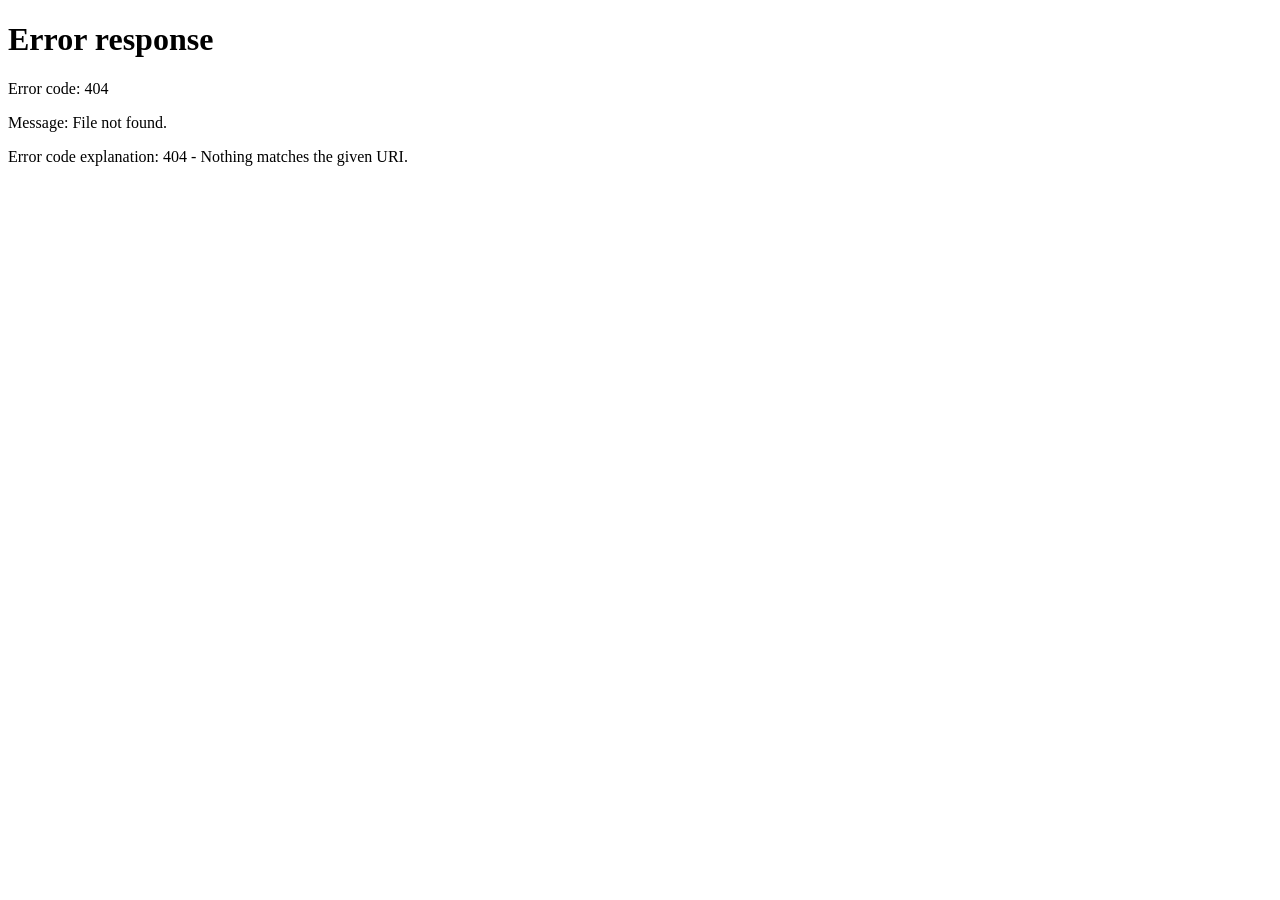
==== commit b3d60277: "Hemsidan: fungerar på egen domän (märkesbörsen.se) På egen domän skickas besökare till den publika b" ====
--- a/hemsida/index.html
+++ b/hemsida/index.html
@@ -1,6 +1,10 @@
 <!doctype html>
 <html lang="sv">
 <head>
+<script>
+// På märkesbörsen.se hamnar besökare på den publika börsen. Alarmsidan visas bara för den som har sparat sin GitHub-nyckel här, eller öppnar ?alarm.
+(function(){try{if(location.hostname.endsWith("github.io")||location.hostname==="localhost"||/[?&]alarm/.test(location.search))return;if(JSON.parse(localStorage.getItem("nyckel")||"\"\""))return;}catch(e){}location.replace("borsen/")})();
+</script>
 <meta charset="utf-8">
 <meta name="viewport" content="width=device-width, initial-scale=1">
 <title>Vinted-alarm</title>
@@ -138,6 +142,12 @@
 .taggar .ruta:focus-within{border-color:var(--guld)}
 .taggar .ruta input{border:0;background:transparent;flex:1;min-width:120px;padding:4px}
 .taggar .ruta input:focus{outline:none}
+.exempel{display:flex;flex-wrap:wrap;gap:8px}
+.exempel figure{position:relative;margin:0;width:84px;height:84px;border-radius:10px;overflow:hidden;border:1px solid var(--linje);background:var(--kort2)}
+.exempel img{width:100%;height:100%;object-fit:cover;display:block}
+.exempel figure button{position:absolute;top:3px;right:3px;border:0;border-radius:50%;width:22px;height:22px;padding:0;background:#000b;color:#fff;font-size:14px;line-height:1}
+.exempel .ny{width:84px;height:84px;border:1px dashed var(--linje);border-radius:10px;display:flex;align-items:center;justify-content:center;text-align:center;font-size:12px;color:var(--svag);cursor:pointer}
+.exempel .ny input{display:none}
 .tagg{display:inline-flex;align-items:center;gap:4px;background:#141414;color:var(--guldljus);border-radius:8px;padding:3px 4px 3px 10px;font-size:13.5px}
 .tagg button{border:0;background:none;padding:0 5px;color:inherit;opacity:.7;font-size:15px;line-height:1}
 .forslag{display:flex;flex-wrap:wrap;gap:6px;margin-top:7px}
@@ -208,6 +218,8 @@
       <div class="hjalp">Lägg till flera för att bevaka dem samtidigt. Tomt = alla märken.</div></div>
     <div class="bred"><div class="falt">Ta bort annonser med de här orden</div><div class="taggar" id="t-uteslut"></div>
       <div class="hjalp">Finns ordet i titeln sorteras annonsen bort.</div></div>
+    <div class="bred"><div class="falt">Inspirationsbilder <span class="svag">(valfritt)</span></div><div class="exempel" id="exempelbilder"></div>
+      <div class="hjalp">Lägg in bilder på precis den sortens plagg du letar efter. Bildkollen jämför varje annons med dem och sorterar bort det som inte liknar.</div></div>
     <label class="bred">…eller klistra in en sök-länk från Vinted (valfritt)<input name="url" placeholder="https://www.vinted.se/catalog?..."></label>
 
     <h3 class="bred">Vem och var</h3>
@@ -263,8 +275,10 @@
 };
 const FARGER = {Svart:"#000000","Grå":"#919191",Vit:"#ffffff","Crèmefärgad":"#f8f8e1",Beige:"#f4e0c8",Aprikos:"#ffcc98",Orange:"#ffa500",Korall:"#fe7f5d","Röd":"#cc3300","Vinröd":"#ae2e3d",Rosa:"#ff0080",Ros:"#ffccca",Lila:"#800080",Syrenlila:"#d297d2","Ljusblå":"#89cff0","Blå":"#007bc4","Marinblå":"#35358d",Turkos:"#b7dee8",Mint:"#a2ffbc","Grön":"#369a3d","Mörkgrön":"#356639",Khaki:"#86814a",Brun:"#663300",Senapsgul:"#e5b539",Gul:"#fff200",Silver:"#dddddd",Guld:"#be9927","Flerfärgad":"conic-gradient(#e53935,#fdd835,#43a047,#1e88e5,#8e24aa,#e53935)",Genomskinlig:"repeating-conic-gradient(#ddd 0 25%,#fff 0 50%) 0 0/7px 7px"};
 const SKICK = ["Ny med prislapp","Ny utan prislapp","Mycket bra","Bra","Tillfredsställande"];
-const ago = location.hostname.endsWith("github.io") ? location.hostname.split(".")[0] : "";
-const REPO = ago + "/" + (location.pathname.split("/")[1] || "vinted-bot");
+// På egen domän (märkesbörsen.se) finns inget användarnamn i adressen, så då gäller det vanliga repot.
+const PA_GITHUB = location.hostname.endsWith("github.io");
+const ago = PA_GITHUB ? location.hostname.split(".")[0] : "charlietolff";
+const REPO = PA_GITHUB ? ago + "/" + (location.pathname.split("/")[1] || "vinted-bot") : "charlietolff/vinted-bot";
 const FIL = "sokningar.json";
 const $ = id => document.getElementById(id);
 const las = (k, std) => { try { return JSON.parse(localStorage.getItem(k)) ?? std } catch { return std } };
@@ -437,6 +451,51 @@
 
 // Taggfält: skriv och tryck Enter (eller komma), ta bort med ×, klicka på + för förslag.
 const taggar = {};
+// Inspirationsbilder: {vag} för sparade, {vag, data, src} för nya som laddas upp när alarmet sparas.
+let exempel = [];
+const exempelSrc = {};
+function ritaExempel(){
+  const ruta = $("exempelbilder");
+  ruta.innerHTML = "";
+  exempel.forEach((e, i) => {
+    const fig = document.createElement("figure");
+    const img = document.createElement("img");
+    img.src = e.src || exempelSrc[e.vag] || e.vag;
+    img.alt = "Inspirationsbild";
+    const x = document.createElement("button");
+    x.type = "button"; x.textContent = "×"; x.title = "Ta bort bilden";
+    x.onclick = () => { exempel.splice(i, 1); ritaExempel(); };
+    fig.append(img, x);
+    ruta.append(fig);
+  });
+  const ny = document.createElement("label");
+  ny.className = "ny";
+  ny.innerHTML = '+ Lägg till bild<input type="file" accept="image/*" multiple>';
+  ny.querySelector("input").onchange = async ev => {
+    for (const fil of ev.target.files) {
+      try { exempel.push(await laddaExempel(fil)); } catch (e) { alert("Kunde inte läsa bilden."); }
+    }
+    ritaExempel();
+  };
+  ruta.append(ny);
+}
+// Bilden görs mindre (högst 512 px) innan den sparas, det räcker för bildkollen.
+function laddaExempel(fil){
+  return new Promise((klar, fel) => {
+    const img = new Image();
+    img.onload = () => {
+      const skala = Math.min(1, 512 / Math.max(img.width, img.height));
+      const c = document.createElement("canvas");
+      c.width = Math.round(img.width * skala); c.height = Math.round(img.height * skala);
+      c.getContext("2d").drawImage(img, 0, 0, c.width, c.height);
+      const src = c.toDataURL("image/jpeg", 0.88);
+      URL.revokeObjectURL(img.src);
+      klar({ vag: `exempelbilder/${Date.now().toString(36)}${Math.random().toString(36).slice(2, 6)}.jpg`, data: src.split(",")[1], src });
+    };
+    img.onerror = fel;
+    img.src = URL.createObjectURL(fil);
+  });
+}
 function taggfalt(namn, platshallare){
   const ruta = $("t-" + namn);
   ruta.innerHTML = `<div class="ruta"><input placeholder="${platshallare}"></div><div class="forslag"></div>`;
@@ -488,6 +547,8 @@
   taggar.sokord = somLista(a.sokord).slice(); taggar.marke = somLista(a.marke).slice(); taggar.uteslut = (a.uteslut || []).slice(); taggar.maste = (a.maste || []).slice(); taggar.sokord_utland = somLista(a.sokord_utland).slice();
   taggar.storlek = storlekar.filter(v => !ALLA_STORLEKAR.some(x => x.toLowerCase() === v.toLowerCase()));
   ["sokord","marke","uteslut","storlek","maste","sokord_utland"].forEach(ritaTaggar);
+  exempel = (a.bild_exempel || []).map(vag => ({ vag }));
+  ritaExempel();
   f.min_betyg.value = String(a.min_betyg ?? 4.5);
   $("konrutor").querySelectorAll("input").forEach(c => c.checked = c.value === (a.kon || ""));
   ritaKategorier(a.kategorier || []);
@@ -522,6 +583,14 @@
   a.aktiv = f.aktiv.checked;
   // Bildkollens beskrivningar finns inte i formuläret, så de behålls som de var.
   if (redigerar >= 0) for (const k of ["bild_ja", "bild_nej"]) if (alarm[redigerar][k]) a[k] = alarm[redigerar][k];
+  if (exempel.length) a.bild_exempel = exempel.map(b => b.vag);
+  // Nya inspirationsbilder laddas upp till repot innan alarmet sparas.
+  if (las("nyckel", "")) for (const b of exempel.filter(b => b.data)) {
+    status("Laddar upp bild…");
+    try { await gh("PUT", `/repos/${REPO}/contents/${b.vag}`, { message: "Inspirationsbild från hemsidan", content: b.data }); }
+    catch (fel) { status("Kunde inte ladda upp bilden (" + fel.message + ")."); return; }
+    exempelSrc[b.vag] = b.src; delete b.data;
+  }
   const ny = alarm.slice();
   if (redigerar >= 0) ny[redigerar] = a; else ny.push(a);
   if (await spara(ny)) $("dialog").close();
